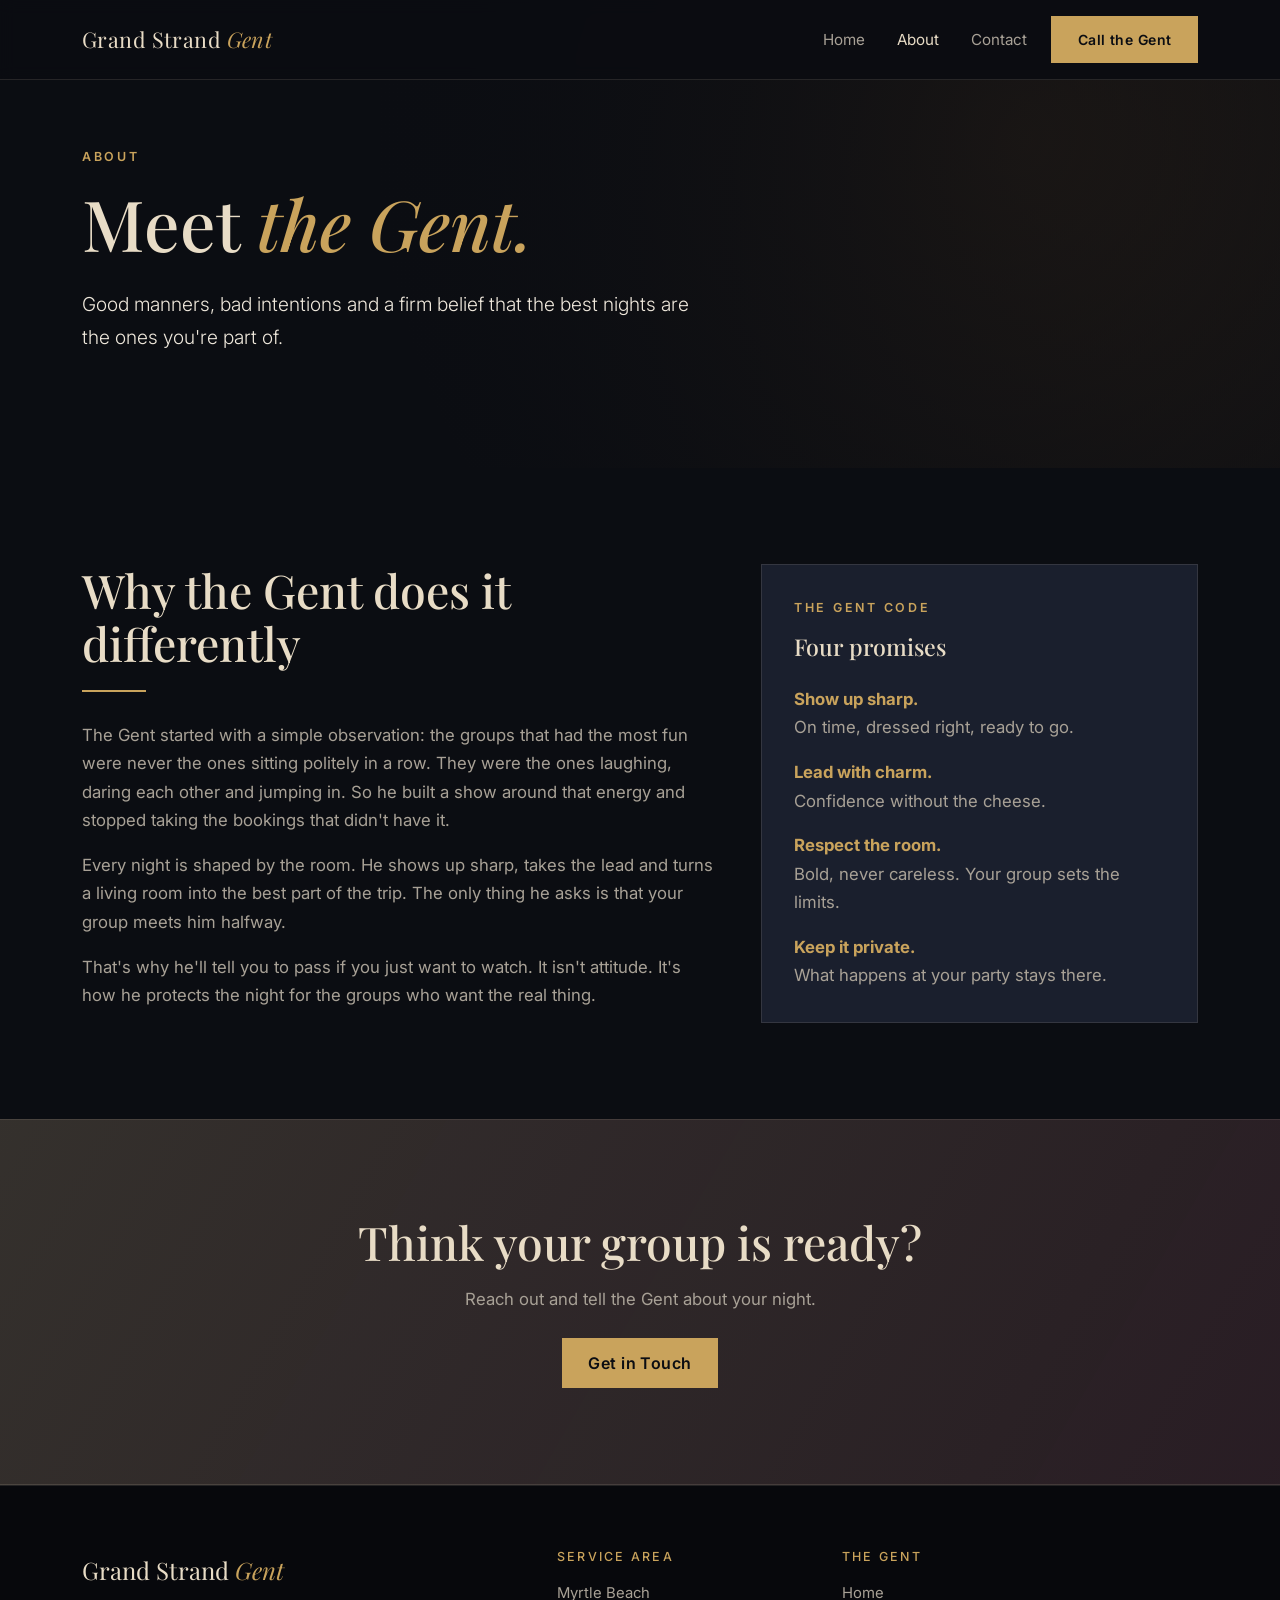
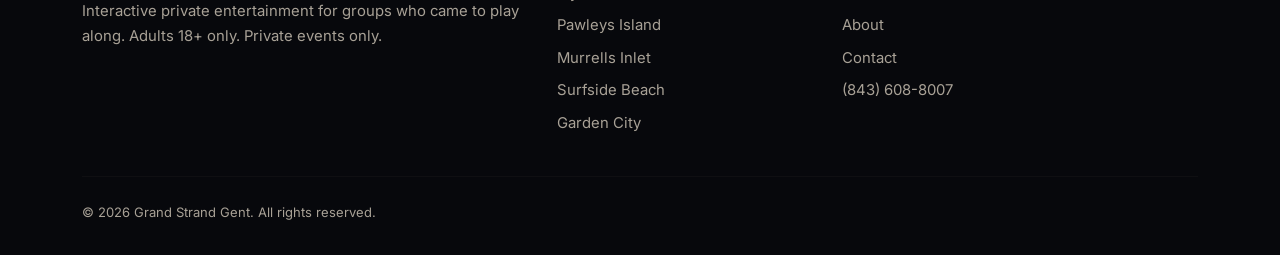
==== about.html @ 3df48ac1 "update" ====
<!DOCTYPE html>
<html lang="en">
<head>
  <meta charset="UTF-8">
  <meta name="viewport" content="width=device-width, initial-scale=1">
  <title>About | Grand Strand Gent</title>
  <!-- Kept out of the index on purpose; links still pass through -->
  <meta name="robots" content="noindex, follow">
  <meta name="description" content="The story behind the Gent.">

  <link href="https://cdn.jsdelivr.net/npm/bootstrap@5.3.3/dist/css/bootstrap.min.css" rel="stylesheet">
  <link rel="preconnect" href="https://fonts.googleapis.com">
  <link rel="preconnect" href="https://fonts.gstatic.com" crossorigin>
  <link href="https://fonts.googleapis.com/css2?family=Inter:wght@400;500;600;700&family=Playfair+Display:ital,wght@0,500;0,700;1,500;1,700&display=swap" rel="stylesheet">
  <link href="styles.css" rel="stylesheet">
</head>
<body>

  <nav class="navbar navbar-expand-lg navbar-gent fixed-top py-3">
    <div class="container">
      <a class="navbar-brand" href="/">Grand Strand <em>Gent</em></a>
      <button class="navbar-toggler" type="button" data-bs-toggle="collapse" data-bs-target="#mainNav" aria-controls="mainNav" aria-expanded="false" aria-label="Toggle navigation">
        <span class="navbar-toggler-icon"></span>
      </button>
      <div class="collapse navbar-collapse" id="mainNav">
        <ul class="navbar-nav ms-auto align-items-lg-center gap-lg-3">
          <li class="nav-item"><a class="nav-link" href="/">Home</a></li>
          <li class="nav-item"><a class="nav-link active" aria-current="page" href="about.html">About</a></li>
          <li class="nav-item"><a class="nav-link" href="contact.html">Contact</a></li>
          <li class="nav-item mt-2 mt-lg-0"><a class="btn btn-gent btn-sm" href="tel:+18436088007">Call the Gent</a></li>
        </ul>
      </div>
    </div>
  </nav>

  <header class="hero hero-page">
    <div class="container">
      <div class="row">
        <div class="col-lg-8">
          <p class="eyebrow mb-3">About</p>
          <h1 class="mb-4">Meet <em>the Gent.</em></h1>
          <p class="lead mb-0">Good manners, bad intentions and a firm belief that the best nights are the ones you're part of.</p>
        </div>
      </div>
    </div>
  </header>

  <section class="section">
    <div class="container">
      <div class="row g-5">
        <div class="col-lg-7">
          <h2>Why the Gent does it differently</h2>
          <div class="rule"></div>
          <p class="text-muted-gent">The Gent started with a simple observation: the groups that had the most fun were never the ones sitting politely in a row. They were the ones laughing, daring each other and jumping in. So he built a show around that energy and stopped taking the bookings that didn't have it.</p>
          <p class="text-muted-gent">Every night is shaped by the room. He shows up sharp, takes the lead and turns a living room into the best part of the trip. The only thing he asks is that your group meets him halfway.</p>
          <p class="text-muted-gent mb-0">That's why he'll tell you to pass if you just want to watch. It isn't attitude. It's how he protects the night for the groups who want the real thing.</p>
        </div>
        <div class="col-lg-5">
          <div class="card-gent">
            <p class="eyebrow">The Gent Code</p>
            <h3 class="mb-4">Four promises</h3>
            <p class="mb-3"><strong class="text-brass">Show up sharp.</strong><br><span class="text-muted-gent">On time, dressed right, ready to go.</span></p>
            <p class="mb-3"><strong class="text-brass">Lead with charm.</strong><br><span class="text-muted-gent">Confidence without the cheese.</span></p>
            <p class="mb-3"><strong class="text-brass">Respect the room.</strong><br><span class="text-muted-gent">Bold, never careless. Your group sets the limits.</span></p>
            <p class="mb-0"><strong class="text-brass">Keep it private.</strong><br><span class="text-muted-gent">What happens at your party stays there.</span></p>
          </div>
        </div>
      </div>
    </div>
  </section>

  <section class="section booking-band">
    <div class="container text-center">
      <h2 class="mb-3">Think your group is ready?</h2>
      <p class="text-muted-gent mb-4">Reach out and tell the Gent about your night.</p>
      <a href="contact.html" class="btn btn-gent">Get in Touch</a>
    </div>
  </section>

  <footer class="footer-gent">
    <div class="container">
      <div class="row g-4">
        <div class="col-lg-5">
          <div class="brand mb-2">Grand Strand <em>Gent</em></div>
          <p class="mb-0">Interactive private entertainment for groups who came to play along. Adults 18+ only. Private events only.</p>
        </div>
        <div class="col-6 col-lg-3">
          <h4>Service Area</h4>
          <ul>
            <li>Myrtle Beach</li>
            <li>Pawleys Island</li>
            <li>Murrells Inlet</li>
            <li>Surfside Beach</li>
            <li>Garden City</li>
          </ul>
        </div>
        <div class="col-6 col-lg-4">
          <h4>The Gent</h4>
          <ul>
            <li><a href="/">Home</a></li>
            <li><a href="about.html">About</a></li>
            <li><a href="contact.html">Contact</a></li>
            <li><a href="tel:+18436088007">(843) 608-8007</a></li>
          </ul>
        </div>
      </div>
      <hr style="border-color: var(--line);" class="my-4">
      <p class="small mb-0">&copy; <span id="year"></span> Grand Strand Gent. All rights reserved.</p>
    </div>
  </footer>

  <script src="https://cdn.jsdelivr.net/npm/bootstrap@5.3.3/dist/js/bootstrap.bundle.min.js"></script>
  <script>document.getElementById('year').textContent = new Date().getFullYear();</script>
</body>
</html>
---- styles.css ----
/* Grand Strand Gent — shared styles */
:root {
  --ink: #0b0d12;
  --night: #131722;
  --night-2: #1a1f2d;
  --sand: #e8dcc6;
  --brass: #c9a35c;
  --brass-soft: rgba(201, 163, 92, 0.14);
  --ember: #c0472f;
  --text: #efe8dc;
  --muted: #a8a196;
  --line: rgba(232, 220, 198, 0.12);
}

html { scroll-behavior: smooth; }

body {
  background: var(--ink);
  color: var(--text);
  font-family: "Inter", system-ui, -apple-system, sans-serif;
  font-size: 1.05rem;
  line-height: 1.7;
}

h1, h2, h3, .display-font {
  font-family: "Playfair Display", Georgia, serif;
  color: var(--sand);
  line-height: 1.15;
}

a { color: var(--brass); }
a:hover { color: var(--sand); }

.text-muted-gent { color: var(--muted) !important; }
.text-brass { color: var(--brass) !important; }

/* ---------- Nav ---------- */
.navbar-gent {
  background: rgba(11, 13, 18, 0.92);
  backdrop-filter: blur(8px);
  border-bottom: 1px solid var(--line);
}
.navbar-gent .navbar-brand {
  font-family: "Playfair Display", Georgia, serif;
  color: var(--sand);
  font-size: 1.35rem;
  letter-spacing: 0.02em;
}
.navbar-gent .navbar-brand em { color: var(--brass); font-style: italic; }
.navbar-gent .nav-link { color: var(--muted); font-size: 0.95rem; }
.navbar-gent .nav-link:hover,
.navbar-gent .nav-link.active { color: var(--sand); }
.navbar-gent .navbar-toggler { border-color: var(--line); }
.navbar-gent .navbar-toggler-icon { filter: invert(1); }

/* ---------- Buttons ---------- */
.btn-gent {
  background: var(--brass);
  color: var(--ink);
  border: 1px solid var(--brass);
  font-weight: 600;
  letter-spacing: 0.03em;
  padding: 0.75rem 1.6rem;
  border-radius: 0;
}
.btn-gent:hover { background: var(--sand); border-color: var(--sand); color: var(--ink); }

.btn-gent-outline {
  background: transparent;
  color: var(--sand);
  border: 1px solid var(--sand);
  font-weight: 600;
  letter-spacing: 0.03em;
  padding: 0.75rem 1.6rem;
  border-radius: 0;
}
.btn-gent-outline:hover { background: var(--sand); color: var(--ink); }

/* ---------- Hero ---------- */
.hero {
  position: relative;
  min-height: 92vh;
  display: flex;
  align-items: center;
  /* Swap in your own photo: images/hero.jpg */
  background:
    linear-gradient(110deg, rgba(11,13,18,0.96) 30%, rgba(11,13,18,0.55) 100%),
    url("images/hero.jpg") center/cover no-repeat,
    radial-gradient(circle at 80% 30%, #3a2a1a 0%, var(--ink) 60%);
  padding: 7rem 0 5rem;
}
.hero-page { min-height: 52vh; }

.eyebrow {
  text-transform: uppercase;
  letter-spacing: 0.22em;
  font-size: 0.78rem;
  color: var(--brass);
  font-weight: 600;
}

.hero h1 { font-size: clamp(2.4rem, 6vw, 4.4rem); }
.hero h1 em { color: var(--brass); }
.hero .lead { color: var(--text); max-width: 38rem; font-size: 1.2rem; }

.warning-tag {
  display: inline-block;
  border: 1px solid var(--ember);
  color: #f0b8a9;
  font-size: 0.8rem;
  letter-spacing: 0.12em;
  text-transform: uppercase;
  padding: 0.35rem 0.8rem;
}

/* ---------- Sections ---------- */
.section { padding: 6rem 0; }
.section-alt { background: var(--night); }
.section h2 { font-size: clamp(2rem, 4vw, 2.9rem); }

.rule {
  width: 64px;
  height: 2px;
  background: var(--brass);
  margin: 1.2rem 0 1.8rem;
}
.rule-center { margin-left: auto; margin-right: auto; }

.card-gent {
  background: var(--night-2);
  border: 1px solid var(--line);
  border-radius: 0;
  padding: 2rem;
  height: 100%;
  transition: transform .25s ease, border-color .25s ease;
}
.card-gent:hover { transform: translateY(-4px); border-color: var(--brass); }
.card-gent h3 { font-size: 1.45rem; }
.card-gent .num {
  font-family: "Playfair Display", serif;
  color: var(--brass);
  font-size: 2.4rem;
  line-height: 1;
}

/* For / Pass columns */
.fit-col { border: 1px solid var(--line); padding: 2.2rem; height: 100%; }
.fit-yes { border-top: 3px solid var(--brass); background: var(--brass-soft); }
.fit-no { border-top: 3px solid var(--ember); }
.fit-col ul { list-style: none; padding-left: 0; margin: 0; }
.fit-col li { padding: 0.55rem 0; border-bottom: 1px solid var(--line); }
.fit-col li:last-child { border-bottom: 0; }
.fit-yes li::before { content: "✓"; color: var(--brass); margin-right: .7rem; font-weight: 700; }
.fit-no li::before { content: "✕"; color: var(--ember); margin-right: .7rem; font-weight: 700; }

/* Quiz */
.quiz-box {
  background: var(--night-2);
  border: 1px solid var(--line);
  padding: 2.5rem;
}
.quiz-q {
  display: flex;
  justify-content: space-between;
  align-items: center;
  gap: 1rem;
  padding: 1rem 0;
  border-bottom: 1px solid var(--line);
}
.quiz-q:last-of-type { border-bottom: 0; }
.quiz-toggle .btn {
  border-radius: 0;
  border: 1px solid var(--line);
  color: var(--muted);
  min-width: 64px;
}
.quiz-toggle .btn-check:checked + .btn { background: var(--brass); color: var(--ink); border-color: var(--brass); }
#quizResult {
  display: none;
  margin-top: 1.5rem;
  padding: 1.5rem;
  border-left: 3px solid var(--brass);
  background: var(--brass-soft);
}
#quizResult.pass { border-left-color: var(--ember); background: rgba(192, 71, 47, 0.12); }

/* Areas */
.area-card {
  background: linear-gradient(160deg, var(--night-2), var(--ink));
  border: 1px solid var(--line);
  padding: 2rem;
  height: 100%;
}
.area-card h3 { font-size: 1.35rem; }
.area-card .eyebrow { font-size: 0.7rem; }

/* Booking band */
.booking-band {
  background:
    linear-gradient(120deg, rgba(201,163,92,0.18), rgba(192,71,47,0.12)),
    var(--night);
  border-top: 1px solid var(--line);
  border-bottom: 1px solid var(--line);
}
.price-tag {
  font-family: "Playfair Display", serif;
  font-size: clamp(3rem, 7vw, 4.5rem);
  color: var(--brass);
  line-height: 1;
}

/* Forms */
.form-gent .form-control,
.form-gent .form-select {
  background: var(--night-2);
  border: 1px solid var(--line);
  color: var(--text);
  border-radius: 0;
  padding: 0.8rem 1rem;
}
.form-gent .form-control:focus,
.form-gent .form-select:focus {
  background: var(--night-2);
  color: var(--text);
  border-color: var(--brass);
  box-shadow: 0 0 0 0.15rem var(--brass-soft);
}
.form-gent .form-control::placeholder { color: #6f6a62; }
.form-gent label { color: var(--sand); font-size: 0.92rem; font-weight: 500; }
.form-gent .form-check-input { background-color: var(--night-2); border-color: var(--muted); border-radius: 0; }
.form-gent .form-check-input:checked { background-color: var(--brass); border-color: var(--brass); }
.form-gent option { background: var(--night-2); }

.contact-side {
  border: 1px solid var(--line);
  padding: 2.2rem;
  background: var(--night-2);
  height: 100%;
}

/* Footer */
.footer-gent {
  background: #07080c;
  border-top: 1px solid var(--line);
  padding: 4rem 0 2rem;
  font-size: 0.93rem;
  color: var(--muted);
}
.footer-gent .brand {
  font-family: "Playfair Display", serif;
  font-size: 1.5rem;
  color: var(--sand);
}
.footer-gent .brand em { color: var(--brass); }
.footer-gent a { color: var(--muted); text-decoration: none; }
.footer-gent a:hover { color: var(--sand); }
.footer-gent h4 {
  font-family: "Inter", sans-serif;
  font-size: 0.78rem;
  text-transform: uppercase;
  letter-spacing: 0.18em;
  color: var(--brass);
  margin-bottom: 1rem;
}
.footer-gent ul { list-style: none; padding: 0; }
.footer-gent li { margin-bottom: 0.45rem; }

@media (max-width: 767.98px) {
  .section { padding: 4.5rem 0; }
  .hero { min-height: auto; padding: 7.5rem 0 4rem; }
  .quiz-q { flex-direction: column; align-items: flex-start; }
}
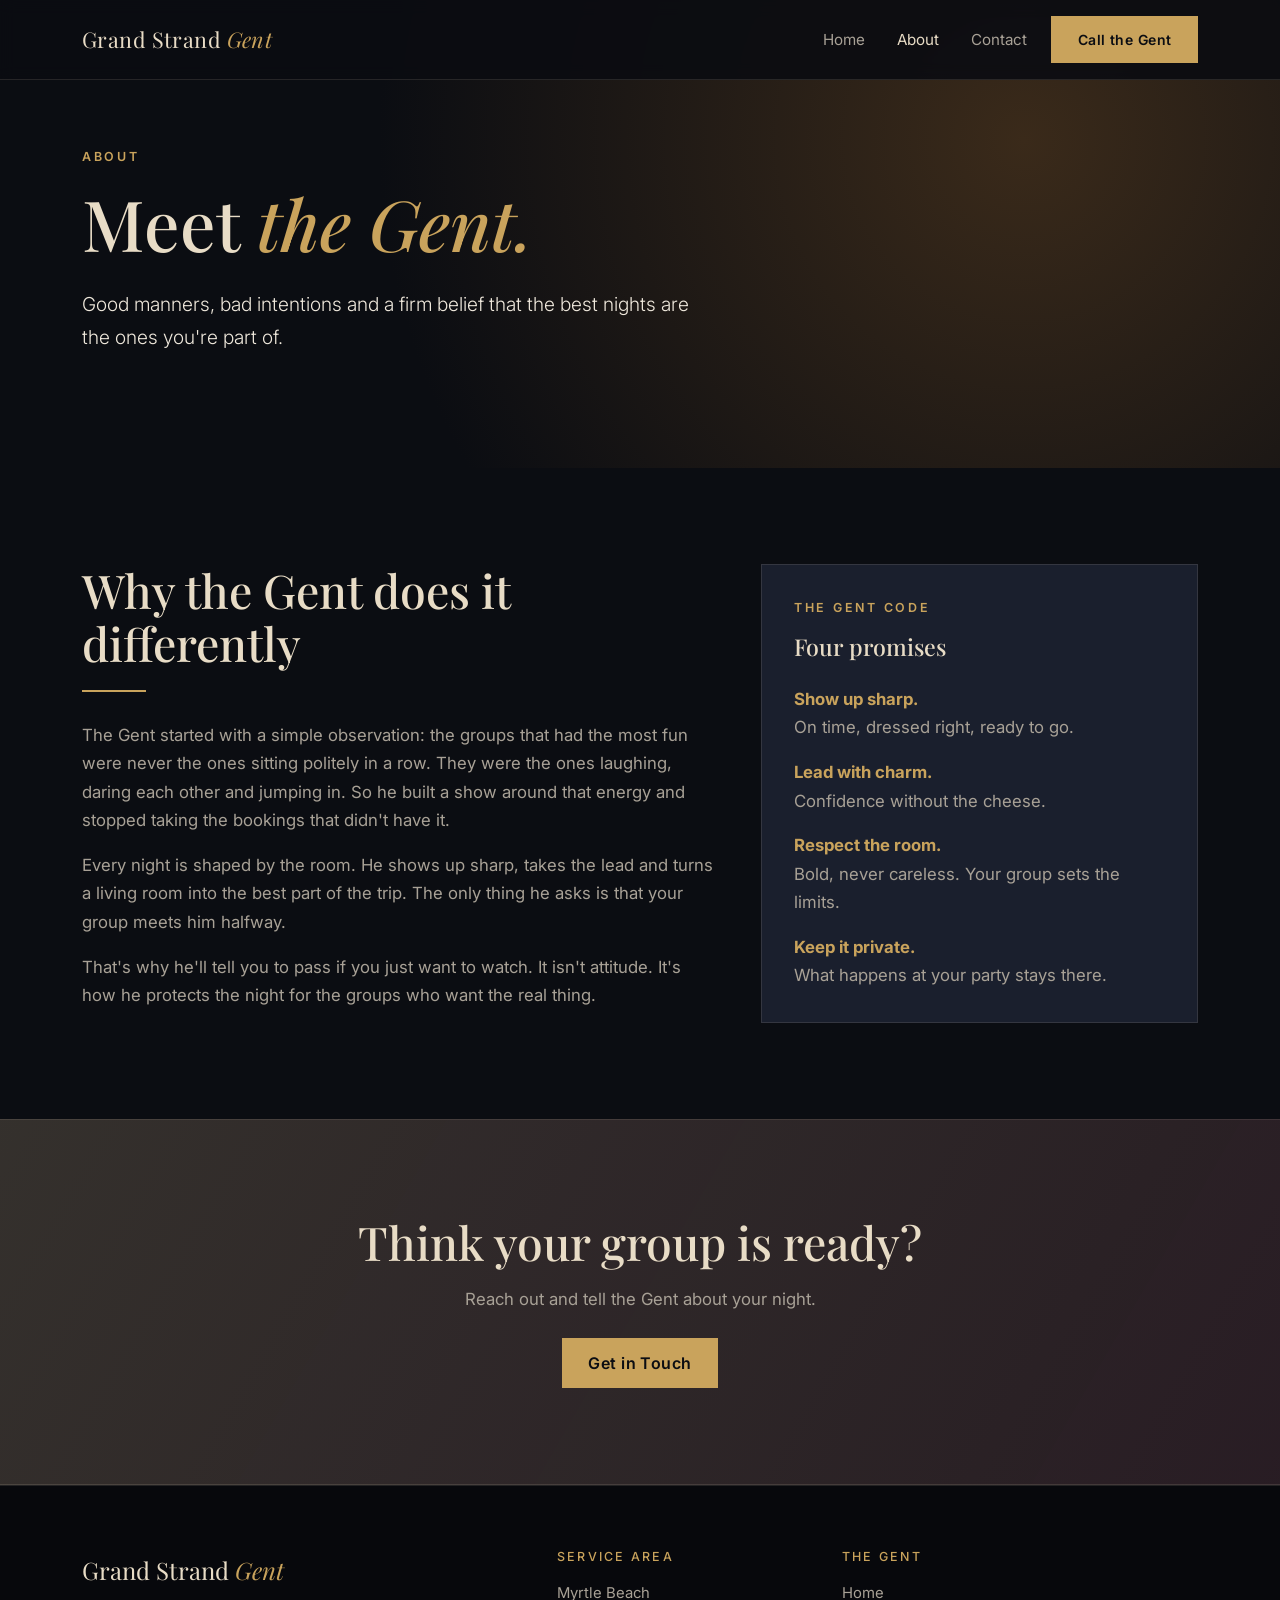
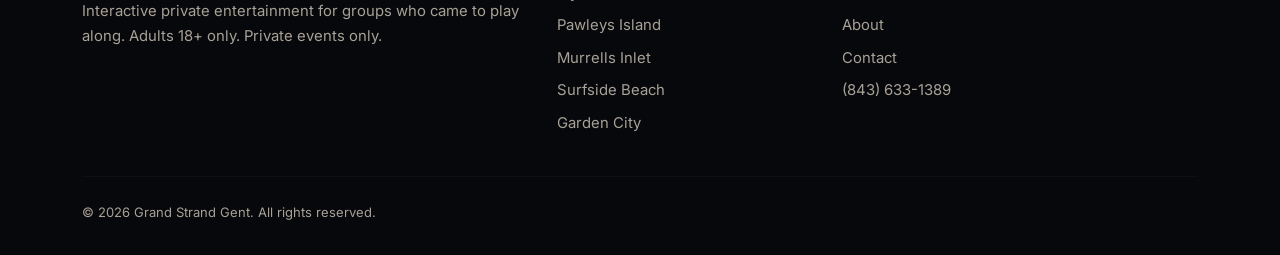
==== commit 6a672bc9: "update" ====
--- a/about.html
+++ b/about.html
@@ -27,7 +27,7 @@
           <li class="nav-item"><a class="nav-link" href="/">Home</a></li>
           <li class="nav-item"><a class="nav-link active" aria-current="page" href="about.html">About</a></li>
           <li class="nav-item"><a class="nav-link" href="contact.html">Contact</a></li>
-          <li class="nav-item mt-2 mt-lg-0"><a class="btn btn-gent btn-sm" href="tel:+18436088007">Call the Gent</a></li>
+          <li class="nav-item mt-2 mt-lg-0"><a class="btn btn-gent btn-sm" href="tel:+18436331389">Call the Gent</a></li>
         </ul>
       </div>
     </div>
@@ -100,7 +100,7 @@
             <li><a href="/">Home</a></li>
             <li><a href="about.html">About</a></li>
             <li><a href="contact.html">Contact</a></li>
-            <li><a href="tel:+18436088007">(843) 608-8007</a></li>
+            <li><a href="tel:+18436331389">(843) 633-1389</a></li>
           </ul>
         </div>
       </div>
--- a/styles.css
+++ b/styles.css
@@ -82,14 +82,65 @@
   min-height: 92vh;
   display: flex;
   align-items: center;
-  /* Swap in your own photo: images/hero.jpg */
-  background:
-    linear-gradient(110deg, rgba(11,13,18,0.96) 30%, rgba(11,13,18,0.55) 100%),
-    url("images/hero.jpg") center/cover no-repeat,
-    radial-gradient(circle at 80% 30%, #3a2a1a 0%, var(--ink) 60%);
+  background: radial-gradient(circle at 80% 30%, #3a2a1a 0%, var(--ink) 60%);
   padding: 7rem 0 5rem;
 }
 .hero-page { min-height: 52vh; }
+
+/* ---------- Photo slots ---------- */
+/* Each slot shows a labeled placeholder until its image file exists */
+.photo-slot {
+  position: relative;
+  overflow: hidden;
+  background: var(--night-2);
+  border: 1px solid var(--line);
+}
+.photo-slot::before {
+  content: attr(data-label);
+  position: absolute;
+  inset: 0;
+  display: flex;
+  align-items: center;
+  justify-content: center;
+  text-align: center;
+  padding: 1rem;
+  color: var(--muted);
+  font-size: 0.8rem;
+  letter-spacing: 0.08em;
+  border: 1px dashed rgba(201, 163, 92, 0.35);
+  margin: 10px;
+}
+.photo-slot img {
+  position: absolute;
+  inset: 0;
+  width: 100%;
+  height: 100%;
+  object-fit: cover;
+  display: block;
+  z-index: 1;
+}
+.photo-hero {
+  aspect-ratio: 4 / 5;
+  max-width: 360px;       /* adjust this number to resize the hero photo */
+  margin-left: auto;
+}
+@media (max-width: 991.98px) {
+  .photo-hero { max-width: 300px; margin: 0 auto; }
+}
+.photo-hero::after {
+  content: "";
+  position: absolute;
+  inset: auto -1px -1px auto;
+  width: 38%;
+  height: 38%;
+  border-right: 2px solid var(--brass);
+  border-bottom: 2px solid var(--brass);
+  z-index: 2;
+  pointer-events: none;
+}
+.photo-gallery { aspect-ratio: 3 / 4; }
+.photo-gallery img { transition: transform .5s ease; }
+.photo-gallery:hover img { transform: scale(1.04); }
 
 .eyebrow {
   text-transform: uppercase;
